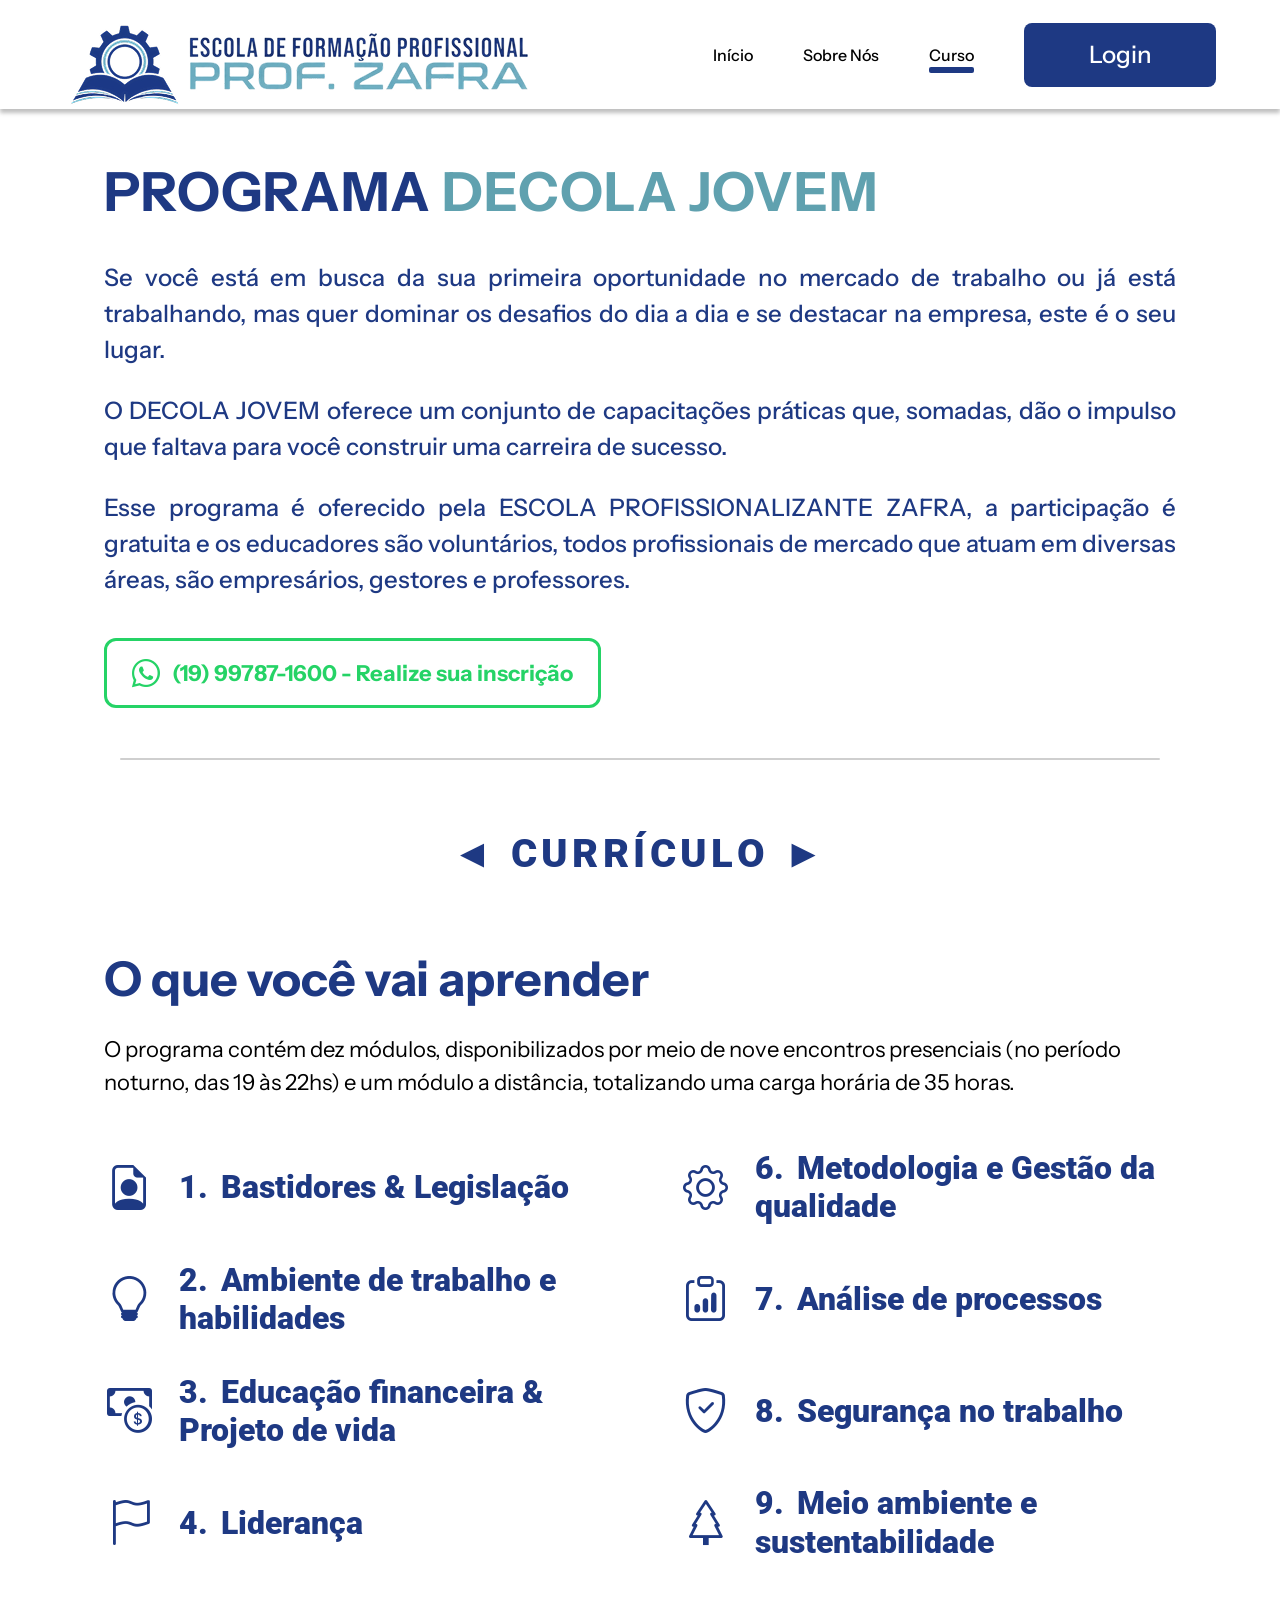
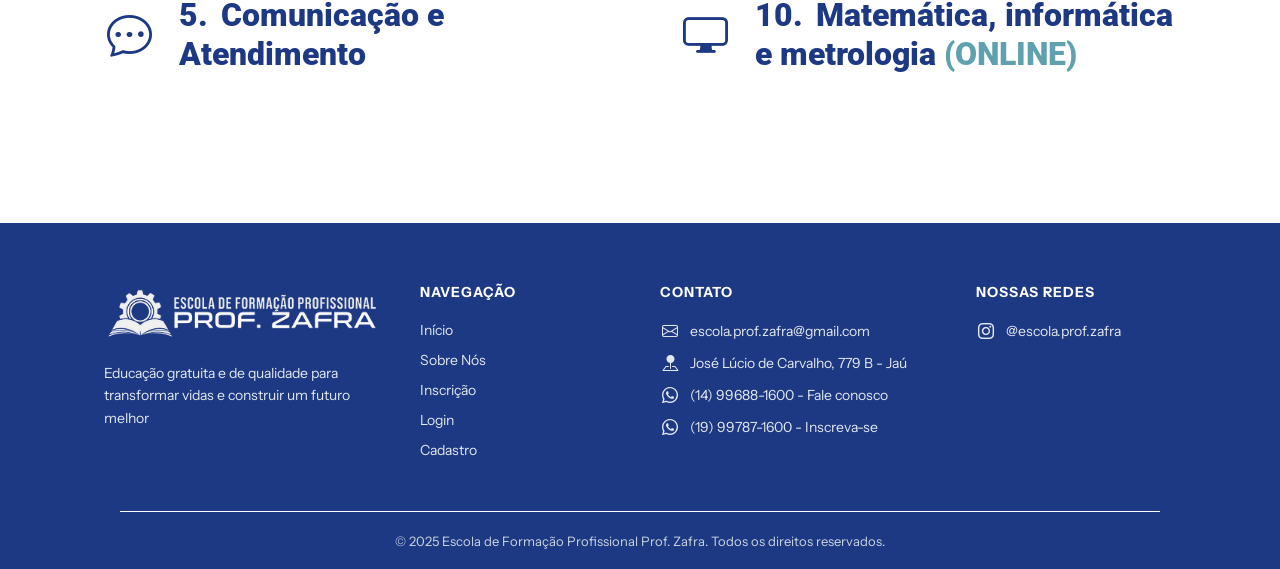
==== curso.html @ 861a5a46 "Página Curso" ====
<!DOCTYPE html>
<html lang="pt-br">
<head>
    <meta charset="UTF-8">
    <meta name="viewport" content="width=device-width, initial-scale=1.0">
    <title>Prof. Zafra - Escola de Formação Profissional</title>
    
    <link rel="preconnect" href="https://fonts.googleapis.com">
    <link rel="preconnect" href="https://fonts.gstatic.com" crossorigin>
    <link href="https://fonts.googleapis.com/css2?family=Instrument+Sans:ital,wght@0,400..700;1,400..700&family=Roboto:ital,wght@0,100;0,300;0,400;0,500;0,700;0,900;1,100;1,300;1,400;1,500;1,700;1,900&display=swap" rel="stylesheet">
    
    <link rel="stylesheet" href="css/style.css">
    <link rel="stylesheet" href="https://cdn.jsdelivr.net/npm/bootstrap-icons@1.13.1/font/bootstrap-icons.min.css">
</head>
<body>  

    <header class="header-main">
        <div class="logo">
            <img src="img/Icone.png" alt="Logo Zafra">
        </div>
        <nav class="navbar">
            <div class="nav-container">
                <ul class="nav-links">
                    <li><a href="index.html">Início</a></li>
                    <li><a href="sobre-nos.html">Sobre Nós</a></li>
                    <li><a href="curso.html" class="active">Curso</a></li>
                    <li><a href="#" class="btn-login">Login</a></li>
                </ul>
            </div>
        </nav>
    </header>

    <main class="curso-main-container">

        <section class="programa-section">
            <div class="programa-conteudo">
                <h1 class="programa-titulo">PROGRAMA <span class="destaque">DECOLA JOVEM</span></h1>

                <p>Se você está em busca da sua primeira oportunidade no mercado de trabalho ou já está trabalhando, mas quer dominar os desafios do dia a dia e se destacar na empresa, este é o seu lugar.</p>
                
                <p>O DECOLA JOVEM oferece um conjunto de capacitações práticas que, somadas, dão o impulso que faltava para você construir uma carreira de sucesso.</p>
            
                <p>Esse programa é oferecido pela ESCOLA PROFISSIONALIZANTE ZAFRA, a participação é gratuita e os educadores são voluntários, todos profissionais de mercado que atuam em diversas áreas, são empresários, gestores e professores.</p>
            
                <a href="https://wa.me/5519997871600" target="_blank" class="btn-whatsapp">
                    <i class="bi bi-whatsapp"></i> (19) 99787-1600 - Realize sua inscrição
                </a>
            </div>

        </section>

        <hr class="linha-divisoria">

        <section class="curriculo-section">
            <h2 class="titulo"><span>&#9668 CURRÍCULO &#9658</span></h2>
            <p class="curriculo-subtitulo">O que você vai aprender</p>

            <p class="curriculo-descricao">O programa contém dez módulos, disponibilizados por meio de nove encontros presenciais (no período noturno, das 19 às 22hs) e um módulo a distância, totalizando uma carga horária de 35 horas.</p>
        
            <div class="modulos-grid">

                <div class="modulo-item">
                    <i class="bi bi-file-earmark-person modulo-icon"></i>
                    <p><span>1.</span> Bastidores & Legislação</p>
                </div>

                <div class="modulo-item">
                    <i class="bi bi-gear modulo-icon"></i>
                    <p><span>6.</span> Metodologia e Gestão da qualidade</p>
                </div>

                <div class="modulo-item">
                    <i class="bi bi-lightbulb modulo-icon"></i>
                    <p><span>2.</span> Ambiente de trabalho e habilidades</p>
                </div>

                <div class="modulo-item">
                    <i class="bi bi-clipboard-data modulo-icon"></i>
                    <p><span>7.</span> Análise de processos</p>
                </div>

                <div class="modulo-item">
                    <i class="bi bi-cash-coin modulo-icon"></i>
                    <p><span>3.</span> Educação financeira & Projeto de vida</p>
                </div>

                <div class="modulo-item">
                    <i class="bi bi-shield-check modulo-icon"></i>
                    <p><span>8.</span> Segurança no trabalho</p>
                </div>


                <div class="modulo-item">
                    <i class="bi bi-flag modulo-icon"></i>
                    <p><span>4.</span> Liderança</p>
                </div>

                <div class="modulo-item">
                    <i class="bi bi-tree modulo-icon"></i>
                    <p><span>9.</span> Meio ambiente e sustentabilidade</p>
                </div>

                <div class="modulo-item">
                    <i class="bi bi-chat-dots modulo-icon"></i>
                    <p><span>5.</span> Comunicação e Atendimento</p>
                </div>

                <div class="modulo-item">
                    <i class="bi bi-display modulo-icon"></i>
                    <p><span>10.</span> Matemática, informática e metrologia <span class="tag-online">(ONLINE)</span></p>
                </div>
            </div>
        
        </section>

</main>

<footer class="footer-main">
        <div class="footer-container">
            <div class="footer-column brand-col">
                <div class="footer-logo">
                    <img src="img/Logo.png" alt="Logo Zafra">
                </div>
                <p class="footer-descricao">
                    Educação gratuita e de qualidade para transformar vidas e construir um futuro melhor
                </p>
            </div>

            <div class="footer-column">
                <h3>NAVEGAÇÃO</h3>
                <ul>
                    <li><a href="index.html">Início</a></li>
                    <li><a href="sobre-nos.html">Sobre Nós</a></li>
                    <li><a href="#">Inscrição</a></li>
                    <li><a href="#">Login</a></li>
                    <li><a href="#">Cadastro</a></li>
                </ul>
            </div>

            <div class="footer-column contact-col">
                <h3>CONTATO</h3>
                <ul>
                    <li><i class="bi bi-envelope"></i>escola.prof.zafra@gmail.com</li>
                    <li><i class="bi bi-pin-map-fill"></i><span> José Lúcio de Carvalho, 779 B - Jaú</span></li>
                    <li><i class="bi bi-whatsapp"></i> <span>(14) 99688-1600 - Fale conosco</span></li>
                    <li><i class="bi bi-whatsapp"></i><span>(19) 99787-1600 - Inscreva-se</span></li>
                </ul>
            </div>

            <div class="footer-column">
                <h3>NOSSAS REDES</h3>
                <ul>
                    <li><a href="#"><i class="bi bi-instagram"></i><span>@escola.prof.zafra</span></a></li>
                </ul>
            </div>

        </div>

        <div class="footer-bottom">
            <div class="footer-divisória"></div>
            <p>&copy; 2025 Escola de Formação Profissional Prof. Zafra. Todos os direitos reservados.</p>
        </div>
    </footer>
---- css/style.css ----
/* ==========================================================
   RESET E CONFIGURAÇÕES GERAIS
   ========================================================== */
* {
    margin: 0;
    padding: 0;
    box-sizing: border-box;
}

body {
    background-color: #ffffff;
    color: #2b2b2b;
    display: flex;
    flex-direction: column;
    min-height: 100vh;
    font-family: 'Roboto', sans-serif;
}

/* Tipografia Base Padrão */
.header-main, .nav-container, .titulo-hero, .parágrafo, .botao-um, 
.botao-dois, .foto, .indicador p, .sobre-texto h2, .sobre-texto p, 
.titulo-jornada, .footer-main, .sobre-nos, .sobre-block p {
    font-family: 'Instrument Sans', sans-serif;
}

/* ==========================================================
   COMPONENTES REUTILIZÁVEIS / PADRÕES
   ========================================================== */
.titulo, .titulo-sobre-nos, .sobre-block .titulo {
    display: flex;
    flex-direction: column;
    justify-content: center;
    align-items: center;
    text-align: center;
    font-family: 'Roboto', sans-serif;
    font-size: 40px;
    font-weight: 900;
    letter-spacing: 4.4px;
    color: #1E3983;
    margin-bottom: 72px;
}

.sobre-block .titulo {
    margin: 20px auto 40px auto;
    flex-direction: row;
    gap: 10px;
}

.linha-divisoria {
    border: 0;
    border-top: 2px solid #cfcfcf;
    width: 1040px;
    margin: 50px auto;
    border-radius: 5px;
}

/* ==========================================================
   CABEÇALHO E NAVEGAÇÃO
   ========================================================== */
.header-main {
    display: flex;
    justify-content: space-between;
    align-items: center;
    padding: 15px 5%;
    background: #FFF;
    box-shadow: 0 4px 4px rgba(0, 0, 0, 0.25);
    gap: 40px;
}

.logo {
   width: 480px;
   height: 79px;
}

.nav-container, .nav-links {
    display: flex;
    align-items: center;
}

.nav-container { gap: 40px; }
.nav-links { gap: 50px; list-style: none; }

.nav-links a {
    text-decoration: none;
    font-weight: 500;
    position: relative;
    padding: 8px 0;
    transition: color 0.3s ease;
    color: #000;
}

.nav-links a::after {
    content: '';
    position: absolute;
    bottom: 0;
    left: 0;
    width: 0;
    height: 6px;
    background-color: #1E3983;
    border-radius: 2px;
    transition: width 0.3s ease;
}

.nav-links a.active::after,
.nav-links a:hover::after {
    width: 100%;
}

.btn-login {
    text-decoration: none;
    background-color: #1E3983;
    color: #FFF !important;
    padding: 10px 35px;
    font-weight: 700;
    font-size: 24px;
    border-radius: 8px;
    transition: background-color 0.3s ease, transform 0.2s ease;
    display: inline-flex;
    align-items: center;
    justify-content: center;
    width: 192px;
    height: 64px;
}

.btn-login:hover {
    background-color: #0F2563;
    transform: translateY(-1px);
}

/* ==========================================================
   HOME: HERO SECTON
   ========================================================== */
.hero {
    display: flex;
    justify-content: space-between;
    align-items: center;
    padding: 50px 8%;
    flex: 1;
    gap: 40px;
}

.hero-content { max-width: 60%; }

.titulo-hero {
    font-size: 2.8rem;
    color: #1E3983;
    font-weight: 800;
    line-height: 1.2;
}

.destaque { color: #60A1AF; }
.seta { font-size: 70px; }

.parágrafo {
    margin-top: 20px;
    font-size: 24px;
    color: #1E3983;
    font-weight: 500;
}

.diferenciais {
    display: grid;
    grid-template-columns: repeat(4, 1fr);
    gap: 15px;
    margin: 40px 0;
    width: 616px;
    height: 168px;
}

.diferencial {
    display: flex;
    flex-direction: column;
    align-items: center;
    text-align: center;
}

.icon-circle {
    width: 100px;
    height: 100px;
    border: 2px solid #e2e8f0;
    border-radius: 50%;
    display: flex;
    justify-content: center;
    align-items: center;
    font-size: 68px;
    box-shadow: 0 4px 6px rgba(0,0,0,0.05);
    background-color: #fff;
    color: #1E3983;
}

.diferencial p {
    font-family: 'Roboto', sans-serif;
    margin-top: 12px;
    font-size: 16px;
    font-weight: 900;
    color: #1E3983;
}

.botoes { display: flex; gap: 20px; }

.botao-um, .botao-dois {
    padding: 15px 30px;
    border-radius: 6px;
    font-weight: 700;
    font-size: 16px;
    cursor: pointer;
    display: flex;
    align-items: center;
    justify-content: center;
    transition: all 0.2s;
    width: 298px;
    height: 80px;
    white-space: nowrap;
}

.botao-um {
    background-color: #1E3983;
    color: white;
    border: none;
    gap: 65px;
}

.botao-um:hover { background-color: #0F2563; }

.botao-dois {
    background-color: transparent;
    color: #1E3983;
    border: 2.5px solid #1E3983;
    gap: 25px;
    text-decoration: none;
}

.botao-dois:hover { background-color: #f0f4f8; }

.foto {
    width: 320px;
    height: 400px;
    border: 1px solid #707070;
    display: flex;
    justify-content: center;
    align-items: center;
    color: #707070;
    font-size: 32px;
}

/* ==========================================================
   HOME: INDICADORES E SOBRE
   ========================================================== */
.indicadores {
    background-color: #1E3983;
    padding: 30px 10%;
    display: flex;
    justify-content: center;
    gap: 40px;
}

.indicador {
    background-color: white;
    display: flex;
    width: 298px;
    height: 160px;
    justify-content: center;
    align-items: center;
    flex-direction: column;
}

.indicador h3 {
    font-family: 'Roboto', sans-serif;
    font-size: 48px;
    font-weight: 900;
    color: #1E3983;
    margin-bottom: 5px;
    letter-spacing: 1.92px;
}

.indicador p {
    font-size: 30px;
    font-weight: 500;
    color: #000;
}

.sobre { padding: 20px 8%; }

.sobre-container {
    display: flex;
    justify-content: space-between;
    align-items: center;
    gap: 60px;
}

.sobre-texto {
    max-width: 1252px;
    height: auto;
}

.sobre-texto h2 {
    color: #000;
    font-size: 48px;
    font-weight: 700;
    margin-bottom: 90px;
}

.sobre-texto p {
    color: #000;
    font-size: 24px;
    margin-bottom: 20px;
}

/* ==========================================================
   HOME: JORNADA / COMO FUNCIONA
   ========================================================== */
.como-funciona {
    padding: 20px 8%;
    text-align: center;
}

.titulo-jornada {
    color: #000;
    font-size: 48px;
    font-weight: 700;
    margin-bottom: 72px;
}

.card-container {
    display: flex;
    gap: 15px; 
    justify-content: center; 
    flex-wrap: wrap; 
    max-width: 1200px;
    margin: 0 auto;
}

.card {
    background-color: #ffffff;
    border: 1px solid #cfcfcf;
    border-radius: 16px; 
    box-shadow: 0 4px 12px rgba(0, 0, 0, 0.08); 
    padding: 20px;
    display: flex;
    width: 298px;
    height: 288px;
    flex-direction: column;
    align-items: center;
    text-align: center;
    flex: 1 1 200px;
}

.card-header {
    display: flex;
    align-items: center;
    gap: 12px;
    width: 100%;
    margin-bottom: 60px; 
}

.number {
    background-color: #1E3983; 
    color: #FFF;
    font-weight: 900;
    font-size: 24px;
    width: 64px;
    height: 64px;
    border-radius: 6px; 
    display: flex;
    align-items: center;
    justify-content: center;
    flex-shrink: 0;
}
  
.card-header h3 {
    color: #1E3983;
    font-size: 32px;
    font-weight: 900;
    font-family: 'Roboto', sans-serif;
    letter-spacing: 1.28px;
}

.card-content p {
    color: #000;
    font-size: 24px;
}

/* ==========================================================
   PARCEIROS
   ========================================================== */
.nossos-parceiros { margin-bottom: 80px; }

.parceiros-grid {
    display: flex;
    flex-wrap: wrap; 
    gap: 20px;
    justify-content: center;
}

.parceiro-card {
    height: 144px; 
    width: 298px;
    display: flex;
    align-items: center;
    justify-content: center;
    flex: 1 1 auto; 
    box-shadow: 0 4px 6px -1px rgba(0, 0, 0, 0.05);
    border: 1px solid #cfcfcf;
    border-radius: 15px;
}

.parceiro-card:nth-last-child(-n+2) { flex-basis: 140px; }

/* ==========================================================
   RODAPÉ (FOOTER)
   ========================================================== */
.footer-main {
    background-color: #1E3983;
    color: #ffffff;
    padding: 60px 0 20px 0;
    margin-top: 80px; 
    width: 100%;
}

.footer-container {
    max-width: 1200px;
    margin: 0 auto;
    padding: 0 5%;
    display: flex;
    justify-content: space-between;
    flex-wrap: wrap; 
    gap: 40px;
}

.footer-column { flex: 1; min-width: 200px; }
.footer-column.brand-col, .footer-column.contact-col { flex: 1.5; }

.footer-logo img {
    max-height: 55px; 
    margin-bottom: 20px;
}

.footer-descricao {
    font-size: 14px;
    line-height: 1.6;
    color: #e2e8f0; 
    max-width: 320px;
}

.footer-column h3 {
    font-size: 14px;
    font-weight: bold;
    letter-spacing: 1px;
    margin-bottom: 20px;
    color: #ffffff;
}

.footer-column ul { list-style: none; }

.footer-column ul li {
    margin-bottom: 12px;
    font-size: 14px;
    color: #e2e8f0;
    display: flex;
    align-items: center;
    gap: 10px; 
    white-space: nowrap;
}

.footer-column ul li a {
    color: #e2e8f0;
    text-decoration: none;
    transition: color 0.2s ease;
    display: inline-flex;
    align-items: center;
    gap: 10px;
}

.footer-column ul li a:hover { color: #93c5fd; }
.footer-column i { font-size: 16px; width: 20px; text-align: center; }
.footer-bottom { text-align: center; margin-top: 40px; padding: 0 5%; }

.footer-divisória {
    width: 1040px;
    height: 2px;
    margin: 0 auto 20px auto;
    border-top: 1px solid #FFFFFF; 
}

.footer-bottom p {
    font-size: 13px;
    color: #cbd5e1;
}

/* ==========================================================
   PÁGINA: SOBRE NÓS
   ========================================================== */
.sobre-nos {
    width: 1300px;
    margin: 0 auto;
    padding: 40px 5%;
}

.sobre-conteudo {
    display: flex;
    align-items: flex-start;
    justify-content: space-between;
    gap: 20px;
}

.sobre-text-block { flex: 1.2; }

.main-title {
    color: #1E3983;
    font-size: 64px;
    font-weight: 700;
    letter-spacing: 3.2px;
    margin-bottom: 72px;
}

.sobre-text-block p {
    color: #000;
    font-size: 24px;
    margin-bottom: 30px;
}

.sobre-imagem { flex: 1; display: flex; justify-content: center; }
.sobre-img { width: 510px; height: 576px; }

.sobre-block {
    max-width: 1200px;      
    width: 100%;
    margin: 0 auto 40px auto; 
    padding: 0 5%;          
}

.sobre-block p {
    color: #000;
    font-size: 24px;
    line-height: 1.6;       
    text-align: justify;    
}

/* ==========================================================
   PÁGINA DO CURSO (ESTILIZAÇÃO ESPECÍFICA)
   ========================================================== */
.curso-main-container {
    max-width: 1200px;
    margin: 0 auto;
    padding: 50px 5%;
    font-family: 'Instrument Sans', sans-serif;
}

.programa-section {
    display: flex;
    justify-content: space-between;
    align-items: center;
    gap: 50px;
    margin-bottom: 40px;
}

.programa-conteudo {
    flex: 1.3;
}

.programa-titulo {
    font-family: 'Instrument Sans', sans-serif;
    font-size: 54px;
    font-weight: 800;
    color: #1E3983;
    margin-bottom: 35px;
    letter-spacing: 1px;
}

.programa-titulo .destaque-azul {
    color: #60A1AF;
}

.programa-conteudo p {
    color: #1E3983;
    font-size: 24px;
    font-weight: 500;
    line-height: 1.5;
    margin-bottom: 25px;
    text-align: justify;
    font-family: 'Instrument Sans', sans-serif;
}

.btn-whatsapp {
    display: inline-flex;
    align-items: center;
    gap: 12px;
    border: 3px solid #25D366;
    border-radius: 12px;
    padding: 15px 25px;
    color: #25D366;
    font-size: 22px;
    font-weight: 700;
    text-decoration: none;
    margin-top: 15px;
    transition: background-color 0.2s, color 0.2s;
}

.btn-whatsapp:hover {
    background-color: #25D366;
    color: #ffffff;
}

.btn-whatsapp i {
    font-size: 28px;
}

.curriculo-section {
    padding: 20px 0;
}

.curriculo-titulo {
    font-family: 'Instrument Sans', sans-serif;
    font-size: 44px;
    font-weight: 700;
    color: #1E3983;
    text-align: center;
    margin-bottom: 40px;
    letter-spacing: 2px;
}

.curriculo-titulo span {
    font-size: 30px;
    vertical-align: middle;
}

.curriculo-subtitulo {
    font-family: 'Instrument Sans', sans-serif;
    font-size: 48px;
    font-weight: 700;
    color: #1E3983;
    margin-bottom: 25px;
}

.curriculo-descricao {
    font-family: 'Instrument Sans', sans-serif;
    color: #000000;
    font-size: 22px;
    line-height: 1.5;
    margin-bottom: 50px;
}

.modulos-grid {
    display: grid;
    grid-template-columns: repeat(2, 1fr);
    column-gap: 80px;
    row-gap: 35px;
}

.modulo-item {
    display: flex;
    align-items: center;
    gap: 25px;
}

.modulo-icon {
    font-size: 45px;
    color: #1E3983;
    width: 50px;
    text-align: center;
    flex-shrink: 0;
}

.modulo-item p {
    font-family: 'Roboto', sans-serif;
    font-size: 32px;
    font-weight: 900;
    color: #1E3983;
    line-height: 1.2;
}

.modulo-item p span {
    margin-right: 5px;
}

.tag-online {
    color: #60A1AF;
    font-weight: 900;
}

/* ==========================================================
   MEDIA QUERIES (RESPONSIVIDADE COMPLETA E ATUALIZADA)
   ========================================================== */

/* TELAS DE ATÉ 1200px (Desktops pequenos e ajustes de quebra) */
@media (max-width: 1200px) {
    .sobre-nos { 
        width: 100%; 
        padding: 40px 5%;
    }
    .sobre-img { 
        width: 100%; 
        max-width: 450px; 
        height: auto; 
    }
    .sobre-texto {
        max-width: 100%;
    }
    .modulos-grid {
        column-gap: 40px;
    }
}

/* TABLETS EM MODO PAISAGEM / DESKTOPS PEQUENOS (Telas de até 1024px) */
@media (max-width: 1024px) {
    /* Cabeçalho */
    .header-main { gap: 20px; }
    .logo { width: 320px; height: auto; }
    .nav-links { gap: 25px; }
    
    /* Hero e Estrutura Geral */
    .titulo-hero { font-size: 2.3rem; }
    .hero { padding: 40px 5%; }
    .sobre-conteudo { gap: 30px; }
    
    /* Títulos Gerais e Páginas Internas */
    .main-title { font-size: 48px; margin-bottom: 40px; }
    .titulo, .titulo-sobre-nos, .sobre-block .titulo { font-size: 32px; margin-bottom: 30px; }
    .sobre-text-block p, .sobre-block p, .sobre-texto p { font-size: 20px; }
    .sobre-texto h2 { font-size: 36px; margin-bottom: 40px; }

    /* Página do Curso */
    .programa-titulo { font-size: 42px; margin-bottom: 25px; }
    .programa-conteudo p, .curriculo-descricao { font-size: 18px; }
    .curriculo-subtitulo { font-size: 38px; }
    .modulo-item p { font-size: 24px; }
    .modulo-icon { font-size: 38px; width: 40px; }
}

/* CELULARES GRANDES / TABLETS EM MODO RETRATO (Telas de até 768px) */
@media (max-width: 768px) {
    /* Cabeçalho / Navbar */
    .header-main, .nav-container { flex-direction: column; text-align: center; }
    .header-main { padding: 20px 5%; gap: 15px; }
    .logo { width: 240px; height: auto; }
    .nav-container { gap: 20px; }
    .nav-links { gap: 20px; justify-content: center; }
    .btn-login { width: 100%; max-width: 192px; }
    
    /* Hero */
    .hero { flex-direction: column-reverse; padding: 30px 5%; text-align: center; }
    .hero-content { max-width: 100%; }
    .parágrafo { font-size: 20px; }
    .botoes { justify-content: center; flex-wrap: wrap; }
    .botao-um, .botao-dois { width: 100%; max-width: 298px; height: auto; padding: 20px; }
    .diferenciais { grid-template-columns: repeat(2, 1fr); width: 100%; height: auto; gap: 20px; }
    
    /* Indicadores */
    .indicadores { flex-direction: column; align-items: center; gap: 20px; }
    .indicador { width: 100%; max-width: 298px; }
    
    /* Sobre Nós Principal */
    .sobre-conteudo { flex-direction: column; align-items: center; }
    .sobre-text-block { width: 100%; text-align: justify; }
    .sobre-imagem { width: 100%; margin-top: 20px; }
    .sobre-img { max-width: 100%; height: auto; }
    
    /* Página do Curso (Estrutura e Grade) */
    .programa-section { flex-direction: column; gap: 30px; text-align: center; }
    .programa-conteudo p { text-align: justify; }
    .btn-whatsapp { width: 100%; justify-content: center; font-size: 18px; padding: 12px 20px; }
    .btn-whatsapp i { font-size: 24px; }
    .modulos-grid { grid-template-columns: 1fr; row-gap: 25px; } /* Transforma em 1 coluna */
    .modulo-item { gap: 20px; }
    .modulo-item p { font-size: 22px; }
    .modulo-icon { font-size: 35px; }

    /* Divisórias e Elementos de Borda */
    .linha-divisoria, .footer-divisória { width: 90% !important; margin: 40px auto; }
    
    /* Grid de Parceiros */
    .parceiros-grid { padding: 0 5%; }
    .parceiro-card { width: calc(50% - 10px); height: 110px; }
    
    /* Rodapé */
    .footer-container { flex-direction: column; gap: 30px; }
    .footer-column { width: 100%; }
    .footer-column ul li { white-space: normal; }
}

/* CELULARES PEQUENOS (Telas de até 480px) */
@media (max-width: 480px) {
    /* Ajustes Gerais de Tipografia */
    .main-title { font-size: 36px; letter-spacing: 1px; }
    .titulo-hero { font-size: 1.8rem; }
    .titulo, .titulo-sobre-nos, .sobre-block .titulo, .sobre-texto h2 { font-size: 24px; letter-spacing: 2px; }
    .sobre-text-block p, .sobre-block p, .sobre-texto p { font-size: 18px; }
    
    /* Layouts Grid e Flex em Mobile Puro */
    .diferenciais { grid-template-columns: 1fr; }
    .botoes { flex-direction: column; align-items: center; }
    .botao-um, .botao-dois, .parceiro-card { width: 100%; }
    
    /* Página do Curso Mobile */
    .programa-titulo { font-size: 32px; }
    .curriculo-titulo { font-size: 32px; }
    .curriculo-subtitulo { font-size: 28px; }
    .modulo-item p { font-size: 18px; }
    .modulo-icon { font-size: 28px; width: 32px; }
}
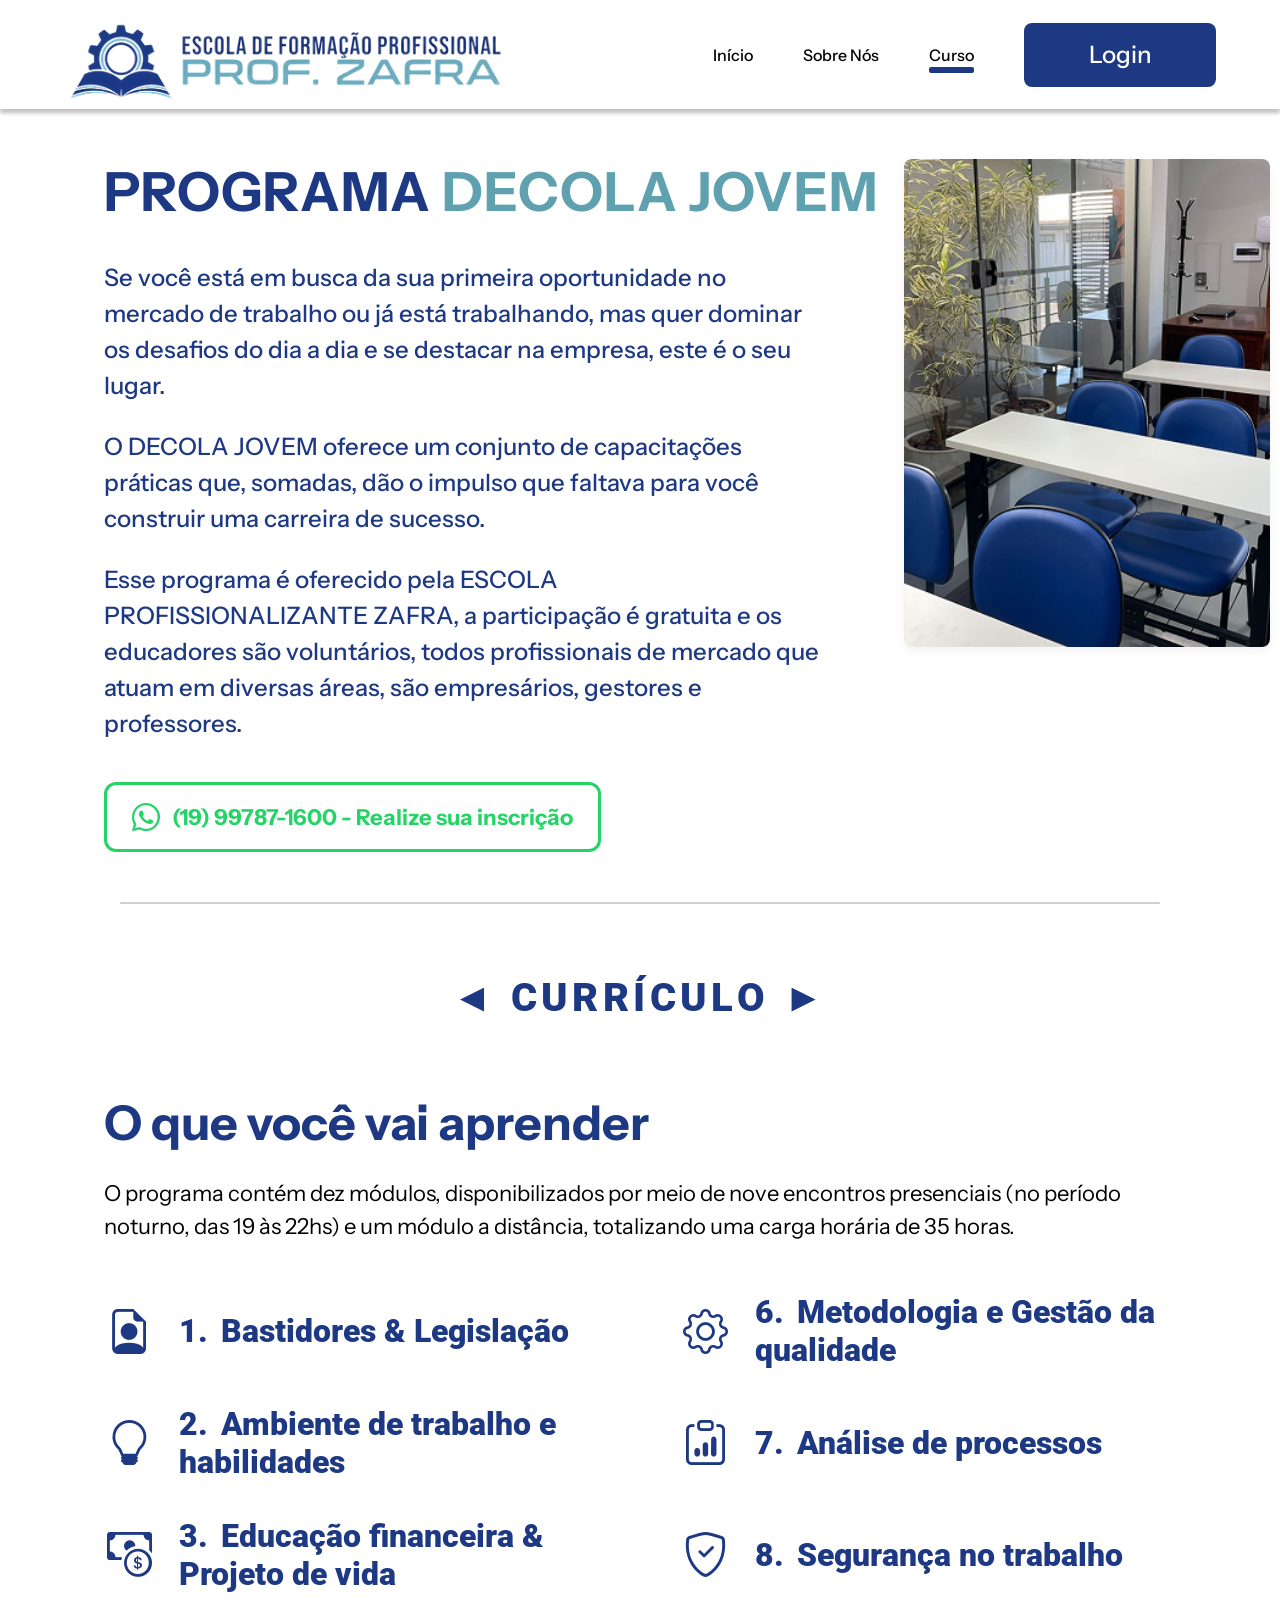
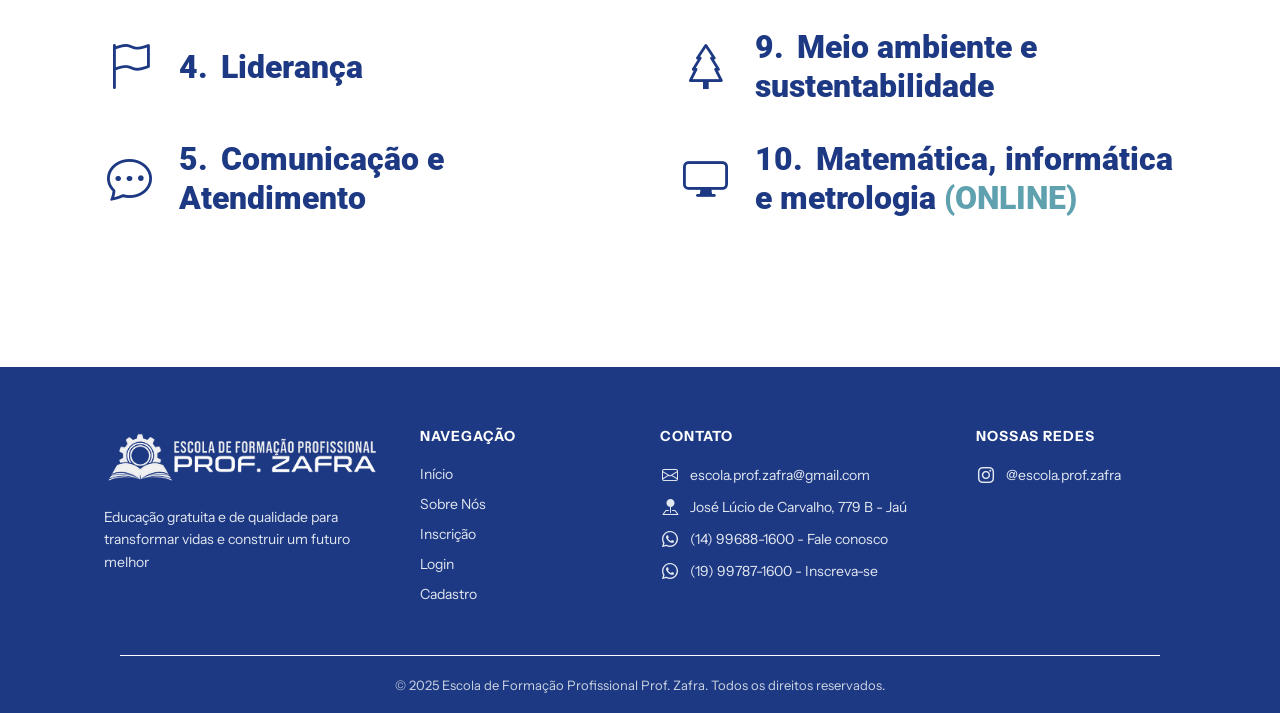
==== commit 7b9bc25a: "Adição das Fotos" ====
--- a/curso.html
+++ b/curso.html
@@ -33,20 +33,25 @@
     <main class="curso-main-container">
 
         <section class="programa-section">
-            <div class="programa-conteudo">
-                <h1 class="programa-titulo">PROGRAMA <span class="destaque">DECOLA JOVEM</span></h1>
 
-                <p>Se você está em busca da sua primeira oportunidade no mercado de trabalho ou já está trabalhando, mas quer dominar os desafios do dia a dia e se destacar na empresa, este é o seu lugar.</p>
+                <div class="programa-conteudo">
+                    <h1 class="programa-titulo">PROGRAMA <span class="destaque">DECOLA JOVEM</span></h1>
+
+                    <p>Se você está em busca da sua primeira oportunidade no mercado de trabalho ou já está trabalhando, mas quer dominar os desafios do dia a dia e se destacar na empresa, este é o seu lugar.</p>
                 
-                <p>O DECOLA JOVEM oferece um conjunto de capacitações práticas que, somadas, dão o impulso que faltava para você construir uma carreira de sucesso.</p>
+                    <p>O DECOLA JOVEM oferece um conjunto de capacitações práticas que, somadas, dão o impulso que faltava para você construir uma carreira de sucesso.</p>
             
-                <p>Esse programa é oferecido pela ESCOLA PROFISSIONALIZANTE ZAFRA, a participação é gratuita e os educadores são voluntários, todos profissionais de mercado que atuam em diversas áreas, são empresários, gestores e professores.</p>
+                    <p>Esse programa é oferecido pela ESCOLA PROFISSIONALIZANTE ZAFRA, a participação é gratuita e os educadores são voluntários, todos profissionais de mercado que atuam em diversas áreas, são empresários, gestores e professores.</p>
             
-                <a href="https://wa.me/5519997871600" target="_blank" class="btn-whatsapp">
-                    <i class="bi bi-whatsapp"></i> (19) 99787-1600 - Realize sua inscrição
-                </a>
+                    <a href="https://wa.me/5519997871600" target="_blank" class="btn-whatsapp">
+                        <i class="bi bi-whatsapp"></i> (19) 99787-1600 - Realize sua inscrição
+                    </a>
+                </div>
+
+                <div class="programa-imagem-container">
+                    <img src="img/curso.png" alt="Sala de aula">
+                </div>
             </div>
-
         </section>
 
         <hr class="linha-divisoria">
--- a/css/style.css
+++ b/css/style.css
@@ -70,6 +70,11 @@
 .logo {
    width: 480px;
    height: 79px;
+}
+
+.logo img {
+    max-width: 100%;
+    height: auto;
 }
 
 .nav-container, .nav-links {
@@ -128,23 +133,29 @@
 }
 
 /* ==========================================================
-   HOME: HERO SECTON
+   HOME: HERO SECTION
    ========================================================== */
 .hero {
     display: flex;
     justify-content: space-between;
-    align-items: center;
-    padding: 50px 8%;
-    flex: 1;
-    gap: 40px;
-}
-
-.hero-content { max-width: 60%; }
+    align-items: stretch; 
+    padding: 0 0 0 8%;    
+    width: 100%;
+    overflow: hidden;    
+}
+
+.hero-content {
+    max-width: 50%;
+    padding: 60px 0;      
+    display: flex;
+    flex-direction: column;
+    justify-content: center;
+}
 
 .titulo-hero {
-    font-size: 2.8rem;
-    color: #1E3983;
-    font-weight: 800;
+    font-size: 64px;
+    color: #1E3983;
+    font-weight: 700;
     line-height: 1.2;
 }
 
@@ -233,14 +244,20 @@
 .botao-dois:hover { background-color: #f0f4f8; }
 
 .foto {
-    width: 320px;
-    height: 400px;
-    border: 1px solid #707070;
-    display: flex;
-    justify-content: center;
-    align-items: center;
-    color: #707070;
-    font-size: 32px;
+    flex: 1;
+    display: flex;
+    justify-content: flex-end; 
+    align-items: center;
+    max-width: 50%;
+}
+
+.foto img {
+    width: 100%;
+    height: 98%;
+    max-height: 688px;   
+    object-fit: cover;   
+    object-position: left center; 
+    display: block;
 }
 
 /* ==========================================================
@@ -279,31 +296,62 @@
     color: #000;
 }
 
-.sobre { padding: 20px 8%; }
+/* ==========================================================
+   SEÇÃO SOBRE O PROJETO
+   ========================================================== */
+.sobre {
+    width: 100%;
+    padding: 60px 0;
+    background-color: #ffffff;
+    display: flex;
+    flex-direction: column;
+    align-items: center;
+}
+
+.sobre .titulo {
+    margin-bottom: 48px !important;
+    display: block;
+    text-align: center;
+}
 
 .sobre-container {
     display: flex;
+    flex-direction: row;
     justify-content: space-between;
-    align-items: center;
-    gap: 60px;
+    align-items: center;    
+    width: 85%;
+    max-width: 1140px;      
+    margin: 0 auto;
+    gap: 80px;              
 }
 
 .sobre-texto {
-    max-width: 1252px;
-    height: auto;
+    flex: 1;                
+    text-align: left;
+    max-width: 680px;       
 }
 
 .sobre-texto h2 {
-    color: #000;
-    font-size: 48px;
+    color: #000000;
+    font-size: 38px;
     font-weight: 700;
-    margin-bottom: 90px;
+    line-height: 1.2;
+    margin-top: 0;
+    margin-bottom: 30px;
 }
 
 .sobre-texto p {
-    color: #000;
+    color: #000000;
+    font-family: "Instrument Sans", sans-serif;
     font-size: 24px;
-    margin-bottom: 20px;
+    font-style: normal;
+    font-weight: 400;
+    line-height: normal;
+    margin-bottom: 24px;   
+}
+
+.sobre-texto p:last-child {
+    margin-bottom: 0;
 }
 
 /* ==========================================================
@@ -537,7 +585,7 @@
 }
 
 /* ==========================================================
-   PÁGINA DO CURSO (ESTILIZAÇÃO ESPECÍFICA)
+   PÁGINA DO CURSO
    ========================================================== */
 .curso-main-container {
     max-width: 1200px;
@@ -548,14 +596,18 @@
 
 .programa-section {
     display: flex;
+    flex-direction: row;
     justify-content: space-between;
-    align-items: center;
-    gap: 50px;
-    margin-bottom: 40px;
+    align-items: flex-start; /* Alinha o texto e imagem pelo topo */
+    gap: 80px;              
+    margin: 0 auto;
+    width: 100%;
+    max-width: 1140px;
 }
 
 .programa-conteudo {
-    flex: 1.3;
+    flex: 1;
+    max-width: 720px;       
 }
 
 .programa-titulo {
@@ -565,6 +617,7 @@
     color: #1E3983;
     margin-bottom: 35px;
     letter-spacing: 1px;
+    white-space: nowrap;
 }
 
 .programa-titulo .destaque-azul {
@@ -577,8 +630,24 @@
     font-weight: 500;
     line-height: 1.5;
     margin-bottom: 25px;
-    text-align: justify;
+    text-align: left; /* Garante alinhamento limpo sem buracos */
     font-family: 'Instrument Sans', sans-serif;
+}
+
+.programa-imagem-container {
+    width: 366px;           
+    height: 488px;          
+    flex-shrink: 0;         
+    border-radius: 8px;
+    overflow: hidden;
+    box-shadow: 0 4px 12px rgba(0, 0, 0, 0.05);
+}
+
+.programa-imagem-container img {
+    width: 100%;
+    height: 100%;
+    object-fit: cover;
+    display: block;
 }
 
 .btn-whatsapp {
@@ -605,6 +674,7 @@
     font-size: 28px;
 }
 
+/* Elementos do Currículo */
 .curriculo-section {
     padding: 20px 0;
 }
@@ -679,10 +749,10 @@
 }
 
 /* ==========================================================
-   MEDIA QUERIES (RESPONSIVIDADE COMPLETA E ATUALIZADA)
-   ========================================================== */
-
-/* TELAS DE ATÉ 1200px (Desktops pequenos e ajustes de quebra) */
+   MEDIA QUERIES (RESPONSIVIDADE)
+   ========================================================== */
+
+/* TELAS DE ATÉ 1200px */
 @media (max-width: 1200px) {
     .sobre-nos { 
         width: 100%; 
@@ -699,27 +769,26 @@
     .modulos-grid {
         column-gap: 40px;
     }
-}
-
-/* TABLETS EM MODO PAISAGEM / DESKTOPS PEQUENOS (Telas de até 1024px) */
+    .programa-section {
+        gap: 40px;
+    }
+}
+
+/* TABLETS EM MODO PAISAGEM (Telas de até 1024px) */
 @media (max-width: 1024px) {
-    /* Cabeçalho */
     .header-main { gap: 20px; }
     .logo { width: 320px; height: auto; }
     .nav-links { gap: 25px; }
     
-    /* Hero e Estrutura Geral */
     .titulo-hero { font-size: 2.3rem; }
     .hero { padding: 40px 5%; }
     .sobre-conteudo { gap: 30px; }
     
-    /* Títulos Gerais e Páginas Internas */
     .main-title { font-size: 48px; margin-bottom: 40px; }
     .titulo, .titulo-sobre-nos, .sobre-block .titulo { font-size: 32px; margin-bottom: 30px; }
     .sobre-text-block p, .sobre-block p, .sobre-texto p { font-size: 20px; }
     .sobre-texto h2 { font-size: 36px; margin-bottom: 40px; }
 
-    /* Página do Curso */
     .programa-titulo { font-size: 42px; margin-bottom: 25px; }
     .programa-conteudo p, .curriculo-descricao { font-size: 18px; }
     .curriculo-subtitulo { font-size: 38px; }
@@ -729,15 +798,39 @@
 
 /* CELULARES GRANDES / TABLETS EM MODO RETRATO (Telas de até 768px) */
 @media (max-width: 768px) {
-    /* Cabeçalho / Navbar */
-    .header-main, .nav-container { flex-direction: column; text-align: center; }
-    .header-main { padding: 20px 5%; gap: 15px; }
-    .logo { width: 240px; height: auto; }
-    .nav-container { gap: 20px; }
-    .nav-links { gap: 20px; justify-content: center; }
-    .btn-login { width: 100%; max-width: 192px; }
-    
-    /* Hero */
+    .header-main { 
+        flex-direction: column; 
+        text-align: center; 
+        padding: 20px 5%; 
+        gap: 15px; 
+        align-items: center; /* Centraliza verticalmente as caixas no meio */
+    }
+    .logo { 
+        width: 240px; 
+        height: auto; 
+        margin: 0 auto; /* Força a centralização horizontal absoluta da caixa da logo */
+        display: block;
+    }
+    .logo img {
+        margin: 0 auto; /* Centraliza a imagem internamente */
+        display: block;
+    }
+    .nav-container { 
+        flex-direction: column; 
+        text-align: center; 
+        gap: 20px; 
+        width: 100%;
+    }
+    .nav-links { 
+        gap: 20px; 
+        justify-content: center; 
+    }
+    .btn-login { 
+        width: 100%; 
+        max-width: 192px; 
+        margin: 0 auto; 
+    }
+    
     .hero { flex-direction: column-reverse; padding: 30px 5%; text-align: center; }
     .hero-content { max-width: 100%; }
     .parágrafo { font-size: 20px; }
@@ -745,34 +838,47 @@
     .botao-um, .botao-dois { width: 100%; max-width: 298px; height: auto; padding: 20px; }
     .diferenciais { grid-template-columns: repeat(2, 1fr); width: 100%; height: auto; gap: 20px; }
     
-    /* Indicadores */
     .indicadores { flex-direction: column; align-items: center; gap: 20px; }
     .indicador { width: 100%; max-width: 298px; }
     
-    /* Sobre Nós Principal */
     .sobre-conteudo { flex-direction: column; align-items: center; }
     .sobre-text-block { width: 100%; text-align: justify; }
     .sobre-imagem { width: 100%; margin-top: 20px; }
     .sobre-img { max-width: 100%; height: auto; }
     
-    /* Página do Curso (Estrutura e Grade) */
-    .programa-section { flex-direction: column; gap: 30px; text-align: center; }
-    .programa-conteudo p { text-align: justify; }
+    /* Estrutura do Curso Mobile */
+    .programa-section { 
+        flex-direction: column; 
+        gap: 30px; 
+        text-align: center; 
+    }
+    .programa-conteudo {
+        max-width: 100%;
+    }
+    .programa-conteudo p { 
+        text-align: left; /* Mantém sem buracos no mobile também */
+    }
+    
+    .programa-imagem-container {
+        width: 100%;
+        max-width: 366px;
+        height: auto;
+        aspect-ratio: 366 / 488;
+        margin: 0 auto;
+    }
+    
     .btn-whatsapp { width: 100%; justify-content: center; font-size: 18px; padding: 12px 20px; }
     .btn-whatsapp i { font-size: 24px; }
-    .modulos-grid { grid-template-columns: 1fr; row-gap: 25px; } /* Transforma em 1 coluna */
+    .modulos-grid { grid-template-columns: 1fr; row-gap: 25px; } 
     .modulo-item { gap: 20px; }
     .modulo-item p { font-size: 22px; }
     .modulo-icon { font-size: 35px; }
 
-    /* Divisórias e Elementos de Borda */
     .linha-divisoria, .footer-divisória { width: 90% !important; margin: 40px auto; }
     
-    /* Grid de Parceiros */
     .parceiros-grid { padding: 0 5%; }
     .parceiro-card { width: calc(50% - 10px); height: 110px; }
     
-    /* Rodapé */
     .footer-container { flex-direction: column; gap: 30px; }
     .footer-column { width: 100%; }
     .footer-column ul li { white-space: normal; }
@@ -780,18 +886,15 @@
 
 /* CELULARES PEQUENOS (Telas de até 480px) */
 @media (max-width: 480px) {
-    /* Ajustes Gerais de Tipografia */
     .main-title { font-size: 36px; letter-spacing: 1px; }
     .titulo-hero { font-size: 1.8rem; }
     .titulo, .titulo-sobre-nos, .sobre-block .titulo, .sobre-texto h2 { font-size: 24px; letter-spacing: 2px; }
     .sobre-text-block p, .sobre-block p, .sobre-texto p { font-size: 18px; }
     
-    /* Layouts Grid e Flex em Mobile Puro */
     .diferenciais { grid-template-columns: 1fr; }
     .botoes { flex-direction: column; align-items: center; }
     .botao-um, .botao-dois, .parceiro-card { width: 100%; }
     
-    /* Página do Curso Mobile */
     .programa-titulo { font-size: 32px; }
     .curriculo-titulo { font-size: 32px; }
     .curriculo-subtitulo { font-size: 28px; }
